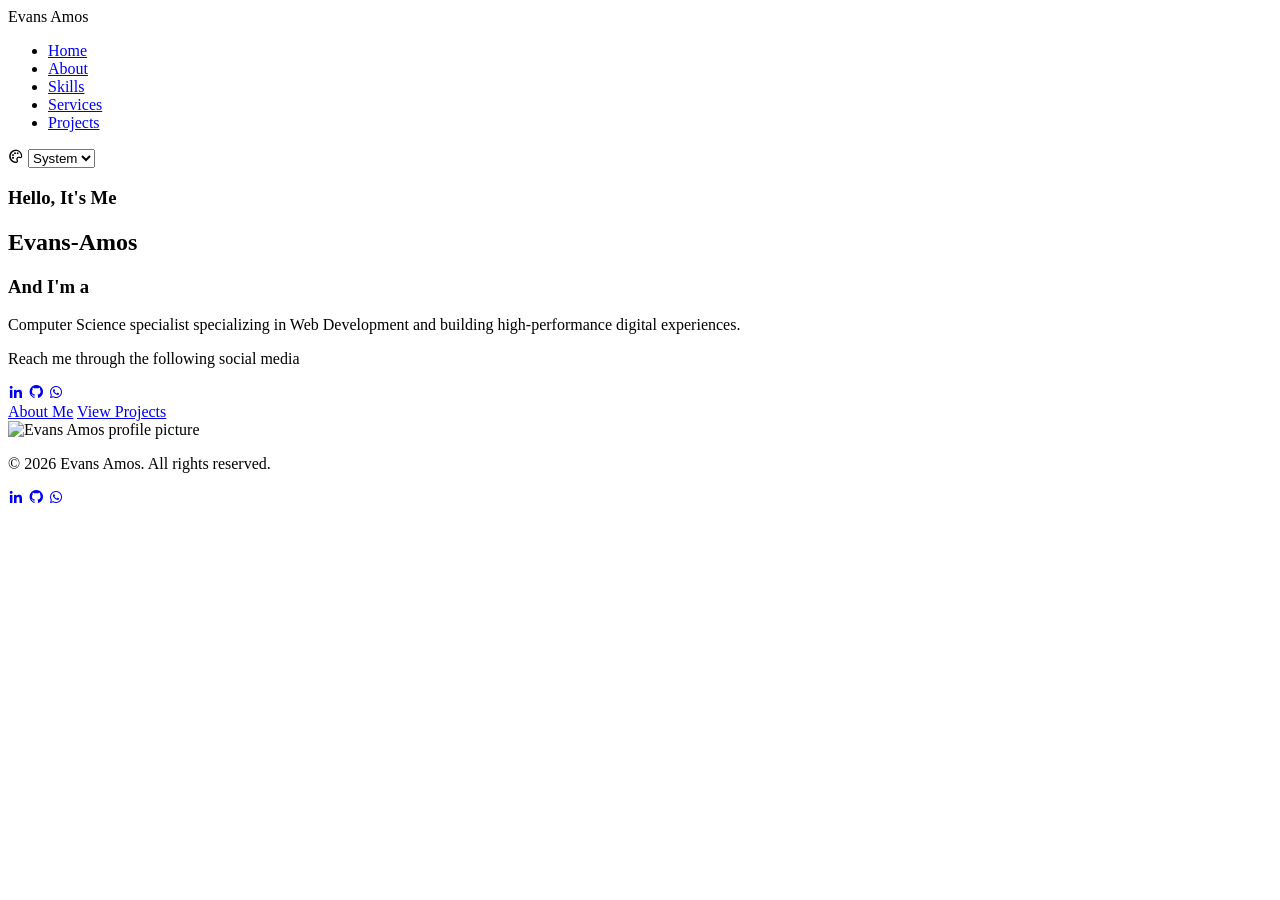
==== index.html @ 66d9907a "change h1: Evans Amos - Evans-Amos" ====
<!DOCTYPE html>
<html lang="en">
    <head>
        <meta charset="UTF-8">
        <meta name="viewport" content="width=device-width, initial-scale=1.0">
        <meta name="description" content="Evans Amos - Computer Science Specialist, Web Developer, and Cybersecurity Enthusiast">
        <meta name="keybords" content="Web Developer, Cybersecurity, Portfolio, Evans Amos">
        <meta name="author" content="Evans Amos">
        <title>Evans Amos | Home</title>
        <script>
            (() => {
                const preference = localStorage.getItem('theme-preference') || 'system';
                const prefersDark = window.matchMedia('(prefers-color-scheme: dark)').matches;
                const theme = preference === 'system' ? (prefersDark ? 'dark' : 'light') : preference;
                document.documentElement.dataset.theme = theme;
                document.documentElement.dataset.themePreference = preference;
            })();
        </script>
        <link href="https://unpkg.com/boxicons@2.1.4/css/boxicons.min.css" rel="stylesheet">
        <link rel="stylesheet" href="style.css">
    </head>
    <body>
        <header>
            <div class="logo">Evans Amos</div>
            <nav class="nav">
                <ul>
                    <li><a href="index.html" class="nav-link active">Home</a></li>
                    <li><a href="about.html" class="nav-link">About</a></li>
                    <li><a href="skills.html" class="nav-link">Skills</a></li>
                    <li><a href="services.html" class="nav-link">Services</a></li>
                    <li><a href="projects.html" class="nav-link">Projects</a></li>
                </ul>
            </nav>
            <div class="theme-switcher">
                <i class="bx bx-palette" aria-hidden="true"></i>
                <select class="theme-select" aria-label="Select color theme">
                    <option value="system">System</option>
                    <option value="dark">Dark</option>
                    <option value="light">Light</option>
                </select>
            </div>
            <div class="menu-toggle">
                <span></span>
                <span></span>
                <span></span>
            </div>
        </header>

        <section class="home reveal">
            <div class="home-content">
                <h3>Hello, It's Me</h3>
                <h1>Evans-Amos</h1>
                <h3>And I'm a<span class="typing-text"></span></h3>
                <p>Computer Science specialist specializing in Web Development and building high-performance digital experiences.</p>
                 <p>Reach me through the following social media</p>
                <div class="social-icons">
                    <a href="https://www.linkedin.com/in/evans-amos-067872370" target="_blank" rel="noopener noreferre" title="LinkedIn"><i class="bx bxl-linkedin"></i></a>
                    <a href="https://github.com/evansamos254" target="_blank" rel="noopener noreferre" title="GitHub"><i class="bx bxl-github"></i></a>
                    <a href="https://wa.me/254708471884?text=Hi%20Evans%20%I%20need%20%help." target="_blank" rel="noopener noreferre" title="whatsApp"><i class="bx bxl-whatsapp"></i></a>
                </div>
                <div class="btn-group">
                    <a href="about.html" class="btn">About Me</a>
                    <a href="projects.html" class="btn btn-outline">View Projects</a>
                </div>
            </div>

            <div class="home-img">
                <img src="Images/About Image.jpg" alt="Evans Amos profile picture" class="profile-img" loading="eager">
            </div>
        </section>

        <footer>
            <p>&copy; 2026 Evans Amos. All rights reserved.</p>
           <div class="social-icons">
               <a href="https://www.linkedin.com/in/evans-amos-067872370" target="_blank" rel="noopener noreferre" title="LinkedIn"><i class="bx bxl-linkedin"></i></a>
            <a href="https://github.com/evansamos254" target="_blank" rel="noopener noreferre" title="GitHub"><i class="bx bxl-github"></i></a>
            <a href="https://wa.me/254708471884?text=Hi%20Evans%20%I%20need%20%help." target="_blank" rel="noopener noreferre" title="whatsApp"><i class="bx bxl-whatsapp"></i></a>
        </div>
        </footer>

        <script src="https://unpkg.com/typed.js@2.1.0/dist/typed.udm.js"></script>
        <script src="js/main.js"></script>
    </body>
</html>
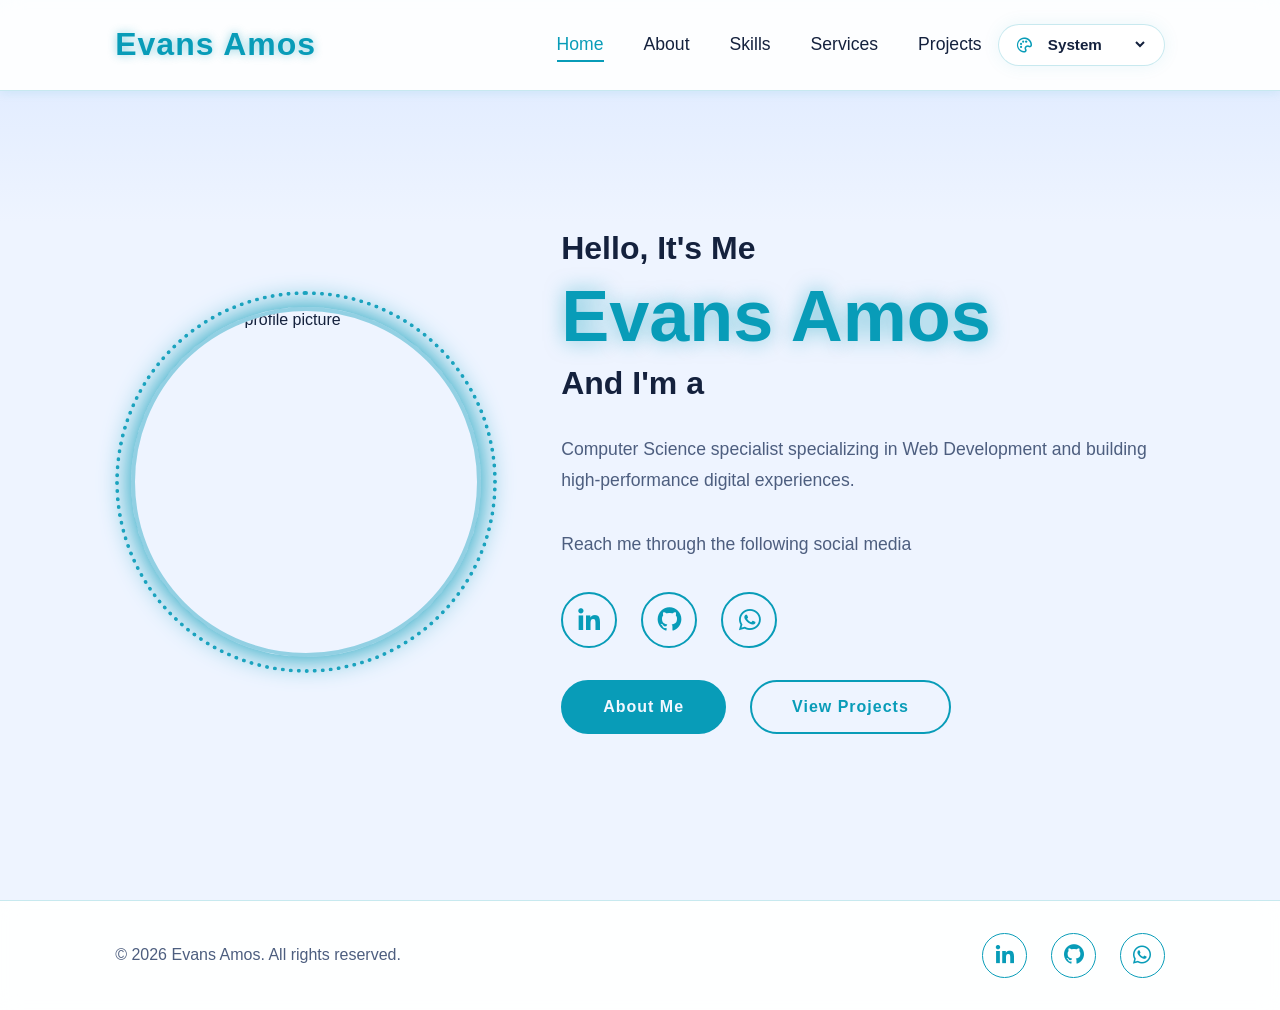
==== commit 170da75f: "Evans-Amos to Evans Amos" ====
--- a/index.html
+++ b/index.html
@@ -49,7 +49,7 @@
         <section class="home reveal">
             <div class="home-content">
                 <h3>Hello, It's Me</h3>
-                <h1>Evans-Amos</h1>
+                <h1>Evans Amos</h1>
                 <h3>And I'm a<span class="typing-text"></span></h3>
                 <p>Computer Science specialist specializing in Web Development and building high-performance digital experiences.</p>
                  <p>Reach me through the following social media</p>
--- a/style.css
+++ b/style.css
@@ -0,0 +1,1525 @@
+:root {
+    --bg-color: #0a0b10;
+    --second-bg-color: #0a1a3a;
+    --body-bg: #060935;
+    --surface-color: rgba(10, 26, 58, 0.72);
+    --surface-strong: rgba(10, 26, 58, 0.95);
+    --surface-elevated: rgba(10, 26, 58, 0.5);
+    --surface-solid: #141c33;
+    --text-color: #f8f2f2ec;
+    --muted-text: #c7d0e0;
+    --main-color: #00f2ff;
+    --main-rgb: 0, 242, 255;
+    --secondary-color: black;
+    --accent-color: #7000ff;
+    --border-color: rgba(var(--main-rgb), 0.2);
+    --border-strong: rgba(var(--main-rgb), 0.35);
+    --panel-gradient: linear-gradient(180deg, rgba(255, 255, 255, 0.03), rgba(10, 26, 58, 0.35));
+    --ring-track-color: rgba(49, 7, 57, 0.95);
+    --ring-cut-color: rgba(7, 10, 25, 0.9);
+    --font-family: 'Poppins', sans-serif;
+}
+
+html[data-theme='light'] {
+    --bg-color: #f2f7ff;
+    --second-bg-color: #dbe8ff;
+    --body-bg: #eef4ff;
+    --surface-color: rgba(255, 255, 255, 0.78);
+    --surface-strong: rgba(255, 255, 255, 0.92);
+    --surface-elevated: rgba(255, 255, 255, 0.76);
+    --surface-solid: #ffffff;
+    --text-color: #14213d;
+    --muted-text: #4d5e7f;
+    --main-color: #089cb8;
+    --main-rgb: 8, 156, 184;
+    --secondary-color: #ffffff;
+    --accent-color: #1a49c7;
+    --border-color: rgba(var(--main-rgb), 0.22);
+    --border-strong: rgba(var(--main-rgb), 0.4);
+    --panel-gradient: linear-gradient(180deg, rgba(255, 255, 255, 0.94), rgba(222, 235, 255, 0.72));
+    --ring-track-color: rgba(192, 205, 226, 0.98);
+    --ring-cut-color: rgba(238, 244, 255, 0.92);
+}
+
+html {
+    overflow-x: hidden;
+    scroll-behavior: smooth;
+    background: var(--body-bg);
+}
+
+html[data-theme='dark'] {
+    color-scheme: dark;
+}
+
+html[data-theme='light'] {
+    color-scheme: light;
+}
+
+* {
+    margin: 0;
+    padding: 0;
+    box-sizing: border-box;
+    text-decoration: none;
+    border: none;
+    outline: none;
+    font-family: var(--font-family);
+}
+
+.sr-only {
+    position: absolute;
+    width: 1px;
+    height: 1px;
+    padding: 0;
+    margin: -1px;
+    overflow: hidden;
+    clip: rect(0, 0, 0, 0);
+    white-space: nowrap;
+    border: 0;
+}
+
+body {
+    background: linear-gradient(180deg, var(--second-bg-color) 0%, var(--body-bg) 22%, var(--body-bg) 100%);
+    color: var(--text-color);
+    min-height: 100vh;
+    display: flex;
+    flex-direction: column;
+}
+
+/* Header & Navigation */
+header {
+    position: fixed;
+    top: 0;
+    left: 0;
+    width: 100%;
+    padding: 1.5rem 9%;
+    background: var(--surface-strong);
+    backdrop-filter: blur(10px);
+    display: flex;
+    align-items: center;
+    gap: 1rem;
+    z-index: 1000;
+    border-bottom: 1px solid var(--border-color);
+    box-shadow: 0 2px 10px rgba(var(--main-rgb), 0.1);
+}
+
+.logo {
+    font-size: 2rem;
+    color: var(--main-color);
+    font-weight: 700;
+    letter-spacing: 1px;
+    text-shadow: 0 0 10px rgba(var(--main-rgb), 0.45);
+}
+
+.nav {
+    display: flex;
+    align-items: center;
+    margin-left: auto;
+}
+
+.nav ul {
+    display: flex;
+    list-style: none;
+    gap: 2.5rem;
+}
+
+.nav-link {
+    color: var(--text-color);
+    font-size: 1.1rem;
+    font-weight: 500;
+    transition: all 0.3s ease;
+    position: relative;
+    padding: 0.5rem 0;
+}
+
+.nav-link:hover,
+.nav-link.active {
+    color: var(--main-color);
+}
+
+.nav-link::after {
+    content: '';
+    position: absolute;
+    bottom: 0;
+    left: 0;
+    width: 0;
+    height: 2px;
+    background: var(--main-color);
+    transition: width 0.3s ease;
+}
+
+.nav-link:hover::after,
+.nav-link.active::after {
+    width: 100%;
+}
+
+.theme-switcher {
+    display: flex;
+    align-items: center;
+    gap: 0.7rem;
+    padding: 0.65rem 1rem;
+    border-radius: 999px;
+    border: 1px solid var(--border-color);
+    background: var(--surface-color);
+    box-shadow: 0 0 18px rgba(var(--main-rgb), 0.08);
+}
+
+.theme-switcher i {
+    font-size: 1.15rem;
+    color: var(--main-color);
+}
+
+.theme-select {
+    background: transparent;
+    color: var(--text-color);
+    font-size: 0.95rem;
+    font-weight: 600;
+    cursor: pointer;
+    min-width: 6.5rem;
+}
+
+.theme-select option {
+    background: var(--surface-solid);
+    color: var(--text-color);
+}
+
+/* Hamburger Menu */
+.menu-toggle {
+    display: none;
+    flex-direction: column;
+    cursor: pointer;
+    z-index: 1001;
+    padding: 5px;
+}
+
+.menu-toggle span {
+    width: 30px;
+    height: 3px;
+    background: var(--main-color);
+    margin: 3px 0;
+    border-radius: 3px;
+    transition: all 0.3s ease;
+}
+
+.menu-toggle.active span:nth-child(1) {
+    transform: rotate(45deg) translate(6px, 6px);
+}
+
+.menu-toggle.active span:nth-child(2) {
+    opacity: 0;
+    transform: translateX(-10px);
+}
+
+.menu-toggle.active span:nth-child(3) {
+    transform: rotate(-45deg) translate(7px, -7px);
+}
+
+/* Mobile Navigation */
+@media (max-width: 1200px) {
+    .nav ul {
+        gap: 1.6rem;
+    }
+
+    .theme-switcher {
+        padding: 0.55rem 0.85rem;
+    }
+}
+
+@media (max-width: 768px) {
+    .menu-toggle {
+        display: flex;
+    }
+
+    .nav {
+        position: fixed;
+        top: 0;
+        right: -100%;
+        width: 70%;
+        max-width: 300px;
+        height: 100vh;
+        background: var(--surface-strong);
+        backdrop-filter: blur(15px);
+        flex-direction: column;
+        justify-content: center;
+        transition: right 0.4s cubic-bezier(0.4, 0, 0.2, 1);
+        box-shadow: -5px 0 30px rgba(var(--main-rgb), 0.2);
+        border-left: 1px solid var(--border-strong);
+        margin-left: 0;
+    }
+
+    .nav.active {
+        right: 0;
+    }
+
+    .nav ul {
+        flex-direction: column;
+        align-items: center;
+        gap: 2rem;
+    }
+
+    .nav-link {
+        font-size: 1.3rem;
+    }
+}
+
+/* Main Content */
+section {
+    min-height: 100vh;
+    padding: 8rem 9% 4rem;
+    flex: 1;
+}
+
+/* Home Section */
+.home {
+    display: flex;
+    flex-direction: row-reverse;
+    justify-content: center;
+    align-items: center;
+    gap: 4rem;
+}
+
+.home-content {
+    text-align: left;
+    max-width: 800px;
+}
+
+.home-img,
+.about-img {
+    position: relative;
+    display: flex;
+    justify-content: center;
+    align-items: center;
+    width: fit-content;
+    margin: 0 auto;
+    padding: 1rem;
+}
+
+.home-img::before,
+.about-img::before {
+    content: '';
+    position: absolute;
+    inset: 0;
+    border: 4px dotted var(--main-color);
+    border-radius: 50%;
+    animation: rotateBorder 12s linear infinite;
+    opacity: 0.9;
+}
+
+.home-content h3 {
+    font-size: 2rem;
+    color: var(--text-color);
+    margin-bottom: 0.5rem;
+}
+
+.home-content h1 {
+    font-size: 4.5rem;
+    color: var(--main-color);
+    margin-bottom: 0.5rem;
+    text-shadow: 0 0 20px rgba(var(--main-rgb), 0.5);
+}
+
+.home-content p {
+    font-size: 1.1rem;
+    line-height: 1.8;
+    margin: 2rem 0;
+    color: var(--muted-text);
+}
+
+.typing-text {
+    color: var(--main-color);
+    font-weight: 600;
+}
+
+/* Social Icons */
+.social-icons {
+    display: flex;
+    gap: 1.5rem;
+    margin: 2rem 0;
+}
+
+.social-icons a {
+    display: inline-flex;
+    justify-content: center;
+    align-items: center;
+    width: 3.5rem;
+    height: 3.5rem;
+    background: transparent;
+    border: 2px solid var(--main-color);
+    border-radius: 50%;
+    font-size: 1.8rem;
+    color: var(--main-color);
+    transition: all 0.3s ease;
+}
+
+.social-icons a:hover {
+    background: var(--main-color);
+    color: var(--bg-color);
+    transform: translateY(-5px);
+    box-shadow: 0 0 20px var(--main-color);
+}
+
+/* Buttons */
+.btn-group {
+    display: flex;
+    gap: 1.5rem;
+    margin-top: 2rem;
+}
+
+.btn {
+    display: inline-block;
+    padding: 1rem 2.5rem;
+    background: var(--main-color);
+    border-radius: 4rem;
+    color: var(--bg-color);
+    font-size: 1rem;
+    font-weight: 600;
+    letter-spacing: 1px;
+    transition: all 0.3s ease;
+    border: 2px solid var(--main-color);
+}
+
+.btn:hover {
+    background: transparent;
+    color: var(--main-color);
+    transform: translateY(-3px);
+    box-shadow: 0 0 30px var(--main-color);
+}
+
+.btn.btn-outline {
+    background: transparent;
+    color: var(--main-color);
+}
+
+.btn.btn-outline:hover {
+    background: var(--main-color);
+    color: var(--bg-color);
+}
+
+/* About Section */
+.about {
+    display: grid;
+    grid-template-columns: minmax(280px, 360px) minmax(0, 1fr);
+    grid-template-areas:
+        "image heading"
+        "image content";
+    justify-content: center;
+    align-items: center;
+    gap: 4rem;
+}
+
+.about-heading-group {
+    grid-area: heading;
+}
+
+.about-img {
+    grid-area: image;
+}
+
+.profile-img {
+    width: 350px;
+    height: 350px;
+    border-radius: 50%;
+    object-fit: cover;
+    display: block;
+    position: relative;
+    z-index: 1;
+    border: 4px solid var(--border-strong);
+    box-shadow: 0 0 30px var(--main-color);
+    transition: all 0.3s ease;
+}
+
+.profile-img:hover {
+    transform: scale(1.05);
+    box-shadow: 0 0 50px var(--main-color);
+}
+
+.about-heading-group .heading {
+    text-align: left;
+    font-size: 3.5rem;
+    color: var(--main-color);
+    margin-bottom: 1rem;
+}
+
+.about-heading-group h3 {
+    font-size: 2rem;
+    color: var(--text-color);
+    margin-bottom: 1.5rem;
+}
+
+.about-content {
+    grid-area: content;
+}
+
+.about-content p {
+    font-size: 1.1rem;
+    line-height: 1.8;
+    color: var(--muted-text);
+    margin-bottom: 2rem;
+}
+
+/* Skills Section */
+.skills {
+    padding: 8rem 9%;
+}
+
+.heading {
+    text-align: center;
+    font-size: 3.5rem;
+    color: var(--main-color);
+    margin-bottom: 4rem;
+}
+
+.skills-container {
+    display: grid;
+    grid-template-columns: repeat(auto-fit, minmax(300px, 1fr));
+    gap: 2.5rem;
+}
+
+.skill-card {
+    background: var(--surface-elevated);
+    padding: 2.5rem 2rem;
+    border-radius: 20px;
+    border: 1px solid var(--main-color);
+    backdrop-filter: blur(10px);
+    transition: all 0.3s ease;
+}
+
+.skill-card:hover {
+    transform: translateY(-10px);
+    box-shadow: 0 0 30px rgba(var(--main-rgb), 0.3);
+}
+
+.skill-card i {
+    font-size: 3rem;
+    color: var(--main-color);
+    margin-bottom: 1.5rem;
+}
+
+.skill-card h3 {
+    font-size: 1.8rem;
+    color: var(--main-color);
+    margin-bottom: 1.5rem;
+}
+
+.skill-card ul {
+    list-style: none;
+}
+
+.skill-card li {
+    font-size: 1.1rem;
+    color: var(--muted-text);
+    padding: 0.5rem 0;
+    border-bottom: 1px solid rgba(var(--main-rgb), 0.1);
+}
+
+.skill-card li:last-child {
+    border-bottom: none;
+}
+
+.professional-skills {
+    margin-top: 5rem;
+    padding: 3rem 2rem;
+    background: var(--panel-gradient);
+    border: 1px solid var(--border-color);
+    border-radius: 28px;
+    backdrop-filter: blur(10px);
+}
+
+.skills-subheading {
+    font-size: 2.4rem;
+    color: var(--text-color);
+    text-align: center;
+    margin-bottom: 3rem;
+}
+
+.professional-skills-grid {
+    display: grid;
+    grid-template-columns: repeat(2, minmax(220px, 1fr));
+    gap: 2.5rem 3rem;
+}
+
+.professional-skill-card {
+    text-align: center;
+}
+
+.radial-progress {
+    --progress: 0;
+    width: 170px;
+    aspect-ratio: 1;
+    margin: 0 auto 1.2rem;
+    border-radius: 50%;
+    display: grid;
+    place-items: center;
+    background:
+        radial-gradient(closest-side, var(--surface-solid) 66%, transparent 67% 100%),
+        repeating-conic-gradient(
+            from -90deg,
+            rgba(var(--main-rgb), 0) 0deg 8deg,
+            var(--ring-cut-color) 8deg 10deg
+        ),
+        conic-gradient(
+            from -90deg,
+            var(--main-color) calc(var(--progress) * 1%),
+            var(--ring-track-color) 0
+        );
+    box-shadow:
+        inset 0 0 24px rgba(var(--main-rgb), 0.16),
+        0 0 28px rgba(var(--main-rgb), 0.08);
+}
+
+.radial-progress span {
+    font-size: 2rem;
+    font-weight: 700;
+    color: var(--text-color);
+}
+
+.professional-skill-card h4 {
+    font-size: 1.35rem;
+    color: var(--text-color);
+    font-weight: 600;
+}
+
+/* Services Section */
+.services {
+    position: relative;
+    text-align: center;
+}
+
+.section-kicker {
+    display: block;
+    margin-bottom: 1rem;
+    color: var(--muted-text);
+    font-size: 0.95rem;
+    font-weight: 700;
+    letter-spacing: 0.18em;
+    text-transform: uppercase;
+}
+
+.services .heading {
+    margin-bottom: 1rem;
+}
+
+.services-intro {
+    max-width: 720px;
+    margin: 0 auto 4rem;
+    color: var(--muted-text);
+    font-size: 1.08rem;
+    line-height: 1.8;
+}
+
+.services-grid {
+    display: grid;
+    grid-template-columns: repeat(auto-fit, minmax(260px, 1fr));
+    gap: 2rem;
+}
+
+.service-card {
+    position: relative;
+    padding: 2.6rem 2rem 2.2rem;
+    background: var(--surface-elevated);
+    border: 1px solid var(--border-color);
+    border-radius: 28px;
+    backdrop-filter: blur(10px);
+    overflow: hidden;
+    transition: transform 0.3s ease, box-shadow 0.3s ease, border-color 0.3s ease;
+}
+
+.service-card::before {
+    content: '';
+    position: absolute;
+    top: 0;
+    left: 12%;
+    width: 76%;
+    height: 4px;
+    border-radius: 999px;
+    background: linear-gradient(90deg, transparent, var(--main-color), transparent);
+    opacity: 0.9;
+}
+
+.service-card:hover {
+    transform: translateY(-12px);
+    border-color: var(--main-color);
+    box-shadow: 0 20px 40px rgba(var(--main-rgb), 0.18);
+}
+
+.service-icon {
+    width: 6.8rem;
+    height: 6.8rem;
+    margin: 0 auto 1.8rem;
+    display: flex;
+    align-items: center;
+    justify-content: center;
+    border-radius: 50%;
+    border: 2px solid var(--main-color);
+    background: radial-gradient(circle at 30% 30%, rgba(var(--main-rgb), 0.2), rgba(var(--main-rgb), 0.05));
+    box-shadow:
+        0 0 0 6px rgba(var(--main-rgb), 0.08),
+        0 0 30px rgba(var(--main-rgb), 0.18);
+}
+
+.service-icon i {
+    font-size: 3rem;
+    color: var(--main-color);
+}
+
+.service-card h3 {
+    font-size: 1.7rem;
+    color: var(--text-color);
+    margin-bottom: 1rem;
+}
+
+.service-card p {
+    color: var(--muted-text);
+    font-size: 1.05rem;
+    line-height: 1.75;
+    margin-bottom: 1.8rem;
+}
+
+.service-details {
+    max-height: 0;
+    overflow: hidden;
+    opacity: 0;
+    transition: max-height 0.35s ease, opacity 0.25s ease, margin-top 0.25s ease;
+    margin-top: 0;
+}
+
+.service-details p {
+    margin-bottom: 0;
+}
+
+.service-card.expanded .service-details {
+    max-height: 220px;
+    opacity: 1;
+    margin-top: 1.4rem;
+}
+
+.service-link {
+    display: inline-flex;
+    align-items: center;
+    justify-content: center;
+    min-width: 10.5rem;
+    padding: 0.9rem 1.6rem;
+    background: var(--main-color);
+    color: var(--bg-color);
+    border: 2px solid var(--main-color);
+    border-radius: 999px;
+    font-size: 0.95rem;
+    font-weight: 700;
+    letter-spacing: 0.03em;
+    transition: all 0.3s ease;
+    cursor: pointer;
+}
+
+.service-link:hover {
+    background: transparent;
+    color: var(--main-color);
+    box-shadow: 0 0 26px rgba(var(--main-rgb), 0.2);
+}
+
+.service-card.expanded .service-link {
+    background: transparent;
+    color: var(--main-color);
+}
+
+/* Projects Section */
+.projects {
+    text-align: center;
+}
+
+.projects-container {
+    display: grid;
+    grid-template-columns: repeat(auto-fit, minmax(320px, 1fr));
+    gap: 2.5rem;
+    margin-top: 3rem;
+}
+
+.project-card {
+    background: var(--surface-elevated);
+    border-radius: 20px;
+    overflow: hidden;
+    border: 1px solid var(--main-color);
+    backdrop-filter: blur(10px);
+    transition: all 0.3s ease;
+    opacity: 0;
+    transform: translateY(30px);
+}
+
+.project-card.show {
+    opacity: 1;
+    transform: translateY(0);
+    transition: all 0.6s ease;
+}
+
+.project-card:hover {
+    transform: translateY(-10px) scale(1.02);
+    box-shadow: 0 0 40px rgba(var(--main-rgb), 0.3);
+}
+
+.project-card img {
+    width: 100%;
+    height: 220px;
+    object-fit: cover;
+    border-bottom: 2px solid var(--main-color);
+}
+
+.project-card h3 {
+    font-size: 1.5rem;
+    color: var(--main-color);
+    margin: 1.5rem 1rem 1rem;
+}
+
+.project-card p {
+    font-size: 1rem;
+    color: var(--muted-text);
+    padding: 0 1rem;
+    line-height: 1.6;
+    margin-bottom: 1.5rem;
+}
+
+.project-links {
+    display: flex;
+    justify-content: center;
+    gap: 1rem;
+    padding: 0 1rem 1.5rem;
+}
+
+.project-links a {
+    flex: 1;
+    padding: 0.8rem 1rem;
+    background: var(--main-color);
+    color: var(--bg-color);
+    border-radius: 30px;
+    font-size: 0.9rem;
+    font-weight: 600;
+    transition: all 0.3s ease;
+    border: 2px solid var(--main-color);
+}
+
+.project-links a:hover {
+    background: transparent;
+    color: var(--main-color);
+}
+
+.projects-empty {
+    grid-column: 1 / -1;
+    color: var(--muted-text);
+    font-size: 1.05rem;
+    text-align: center;
+}
+
+/* Admin Login */
+.admin-login-page {
+    min-height: 100vh;
+}
+
+.admin-login-main {
+    flex: 1;
+    display: flex;
+}
+
+.admin-login {
+    width: 100%;
+    display: flex;
+    align-items: center;
+}
+
+.admin-login-shell {
+    width: min(1080px, 100%);
+    margin: 0 auto;
+    display: grid;
+    grid-template-columns: minmax(280px, 1fr) minmax(320px, 440px);
+    gap: 2rem;
+    align-items: stretch;
+    padding: 2rem;
+    border-radius: 32px;
+    border: 1px solid var(--border-color);
+    background:
+        radial-gradient(circle at top left, rgba(var(--main-rgb), 0.18), transparent 34%),
+        linear-gradient(135deg, rgba(255, 255, 255, 0.03), rgba(10, 26, 58, 0.4));
+    backdrop-filter: blur(14px);
+    box-shadow: 0 24px 60px rgba(0, 0, 0, 0.24);
+}
+
+.admin-login-intro {
+    display: flex;
+    flex-direction: column;
+    justify-content: center;
+    gap: 1.2rem;
+    padding: 1rem;
+}
+
+.admin-login-intro h1 {
+    font-size: clamp(2.8rem, 5vw, 4.6rem);
+    color: var(--main-color);
+    line-height: 1;
+    text-shadow: 0 0 24px rgba(var(--main-rgb), 0.32);
+}
+
+.admin-login-intro p {
+    max-width: 34rem;
+    color: var(--muted-text);
+    line-height: 1.8;
+    font-size: 1.05rem;
+}
+
+.admin-login-note {
+    display: inline-flex;
+    align-items: center;
+    gap: 0.8rem;
+    width: fit-content;
+    padding: 1rem 1.2rem;
+    border-radius: 18px;
+    border: 1px solid rgba(var(--main-rgb), 0.18);
+    background: rgba(var(--main-rgb), 0.08);
+    color: var(--text-color);
+}
+
+.admin-login-note i {
+    font-size: 1.3rem;
+    color: var(--main-color);
+}
+
+.admin-login-form {
+    display: flex;
+    flex-direction: column;
+    justify-content: center;
+    gap: 1rem;
+    padding: 2rem;
+    border-radius: 28px;
+    background: var(--surface-strong);
+    border: 1px solid var(--border-strong);
+}
+
+.admin-field {
+    display: flex;
+    flex-direction: column;
+    gap: 0.65rem;
+}
+
+.admin-field span {
+    font-size: 0.95rem;
+    font-weight: 600;
+    color: var(--text-color);
+}
+
+.admin-field input {
+    width: 100%;
+    padding: 1rem 1.1rem;
+    border-radius: 16px;
+    border: 1px solid var(--border-color);
+    background: rgba(255, 255, 255, 0.04);
+    color: var(--text-color);
+    font-size: 1rem;
+    transition: border-color 0.3s ease, box-shadow 0.3s ease, transform 0.3s ease;
+}
+
+.admin-field input::placeholder {
+    color: var(--muted-text);
+}
+
+.admin-field input:focus {
+    border-color: var(--main-color);
+    box-shadow: 0 0 0 4px rgba(var(--main-rgb), 0.14);
+    transform: translateY(-1px);
+}
+
+.admin-submit {
+    width: 100%;
+    margin-top: 0.4rem;
+    cursor: pointer;
+}
+
+
+.admin-login-status {
+    min-height: 1.5rem;
+    font-size: 0.95rem;
+    font-weight: 600;
+}
+
+.admin-login-status.success {
+    color: #47f0b1;
+}
+
+.admin-login-status.error {
+    color: #ff8d8d;
+}
+
+.admin-dashboard-page {
+    min-height: 100vh;
+}
+
+.admin-nav {
+    margin-left: auto;
+}
+
+.admin-logout-link {
+    background: transparent;
+    cursor: pointer;
+}
+
+.admin-dashboard-main {
+    flex: 1;
+    display: flex;
+}
+
+.admin-dashboard {
+    width: 100%;
+    display: flex;
+    align-items: center;
+}
+
+.admin-dashboard-shell {
+    width: min(1120px, 100%);
+    margin: 0 auto;
+    padding: 2rem;
+    border-radius: 32px;
+    border: 1px solid var(--border-color);
+    background:
+        radial-gradient(circle at top right, rgba(var(--main-rgb), 0.16), transparent 28%),
+        linear-gradient(180deg, rgba(255, 255, 255, 0.03), rgba(10, 26, 58, 0.4));
+    backdrop-filter: blur(12px);
+    box-shadow: 0 24px 60px rgba(0, 0, 0, 0.22);
+}
+
+.admin-dashboard-hero {
+    max-width: 720px;
+    margin-bottom: 2.5rem;
+}
+
+.admin-dashboard-hero h1 {
+    font-size: clamp(2.8rem, 5vw, 4.8rem);
+    color: var(--main-color);
+    margin-bottom: 1rem;
+    text-shadow: 0 0 24px rgba(var(--main-rgb), 0.32);
+}
+
+.admin-dashboard-hero p {
+    color: var(--muted-text);
+    font-size: 1.08rem;
+    line-height: 1.85;
+}
+
+.admin-dashboard-grid {
+    display: grid;
+    grid-template-columns: repeat(auto-fit, minmax(240px, 1fr));
+    gap: 1.5rem;
+}
+
+.admin-dashboard-card {
+    padding: 2rem 1.7rem;
+    border-radius: 24px;
+    border: 1px solid var(--border-color);
+    background: var(--surface-elevated);
+    backdrop-filter: blur(10px);
+    transition: transform 0.3s ease, box-shadow 0.3s ease, border-color 0.3s ease;
+}
+
+.admin-dashboard-card:hover {
+    transform: translateY(-8px);
+    border-color: var(--main-color);
+    box-shadow: 0 18px 40px rgba(var(--main-rgb), 0.16);
+}
+
+.admin-dashboard-card i {
+    font-size: 2.4rem;
+    color: var(--main-color);
+    margin-bottom: 1rem;
+}
+
+.admin-dashboard-card h2 {
+    font-size: 1.45rem;
+    color: var(--text-color);
+    margin-bottom: 0.9rem;
+}
+
+.admin-dashboard-card p {
+    color: var(--muted-text);
+    line-height: 1.75;
+}
+
+.admin-panel {
+    margin-top: 3rem;
+    padding: 2rem;
+    border-radius: 24px;
+    border: 1px solid var(--border-color);
+    background: var(--panel-gradient);
+    backdrop-filter: blur(10px);
+}
+
+.admin-panel h2 {
+    font-size: 2rem;
+    color: var(--main-color);
+    margin-bottom: 0.8rem;
+}
+
+.admin-panel p {
+    color: var(--muted-text);
+    margin-bottom: 1.5rem;
+    line-height: 1.7;
+}
+
+.admin-form {
+    display: flex;
+    flex-direction: column;
+    gap: 1.2rem;
+}
+
+.admin-form label {
+    display: flex;
+    flex-direction: column;
+    gap: 0.6rem;
+    color: var(--text-color);
+    font-weight: 600;
+}
+
+.admin-form input,
+.admin-form textarea {
+    padding: 0.95rem 1.05rem;
+    border-radius: 16px;
+    border: 1px solid var(--border-color);
+    background: rgba(255, 255, 255, 0.04);
+    color: var(--text-color);
+    font-size: 1rem;
+}
+
+.admin-form input[type="file"] {
+    padding: 0.6rem 0.9rem;
+    background: transparent;
+}
+
+.admin-help {
+    font-size: 0.85rem;
+    color: var(--muted-text);
+}
+
+.admin-form textarea {
+    resize: vertical;
+    min-height: 120px;
+}
+
+.admin-form-grid {
+    display: grid;
+    grid-template-columns: repeat(auto-fit, minmax(220px, 1fr));
+    gap: 1rem 1.2rem;
+}
+
+.admin-form-actions {
+    display: flex;
+    flex-wrap: wrap;
+    gap: 0.8rem;
+}
+
+.admin-list {
+    margin-top: 2rem;
+    display: grid;
+    gap: 1rem;
+}
+
+.admin-item {
+    display: flex;
+    flex-wrap: wrap;
+    justify-content: space-between;
+    gap: 1rem;
+    padding: 1.2rem 1.4rem;
+    border-radius: 18px;
+    border: 1px solid var(--border-color);
+    background: var(--surface-elevated);
+}
+
+.admin-item h4 {
+    font-size: 1.2rem;
+    margin-bottom: 0.4rem;
+    color: var(--text-color);
+}
+
+.admin-item p {
+    margin: 0;
+    color: var(--muted-text);
+    line-height: 1.6;
+}
+
+.admin-item-meta {
+    font-size: 0.85rem;
+    color: var(--muted-text);
+    opacity: 0.8;
+    margin-top: 0.6rem;
+}
+
+.admin-empty {
+    color: var(--muted-text);
+    font-size: 1rem;
+}
+
+.admin-item-actions {
+    display: flex;
+    gap: 0.6rem;
+    align-items: center;
+}
+
+.articles {
+    text-align: center;
+}
+
+.articles-intro {
+    max-width: 720px;
+    margin: 0 auto 3rem;
+    color: var(--muted-text);
+    font-size: 1.05rem;
+    line-height: 1.8;
+}
+
+.articles-grid {
+    display: grid;
+    grid-template-columns: repeat(auto-fit, minmax(260px, 1fr));
+    gap: 2rem;
+}
+
+.article-card {
+    padding: 2rem;
+    border-radius: 24px;
+    border: 1px solid var(--border-color);
+    background: var(--surface-elevated);
+    text-align: left;
+    transition: transform 0.3s ease, box-shadow 0.3s ease, border-color 0.3s ease;
+}
+
+.article-card:hover {
+    transform: translateY(-8px);
+    border-color: var(--main-color);
+    box-shadow: 0 18px 40px rgba(var(--main-rgb), 0.16);
+}
+
+.article-meta {
+    display: flex;
+    align-items: center;
+    gap: 0.6rem;
+    color: var(--muted-text);
+    font-size: 0.9rem;
+    margin-bottom: 1rem;
+}
+
+.article-meta i {
+    color: var(--main-color);
+    font-size: 1.1rem;
+}
+
+.article-card h3 {
+    font-size: 1.4rem;
+    color: var(--text-color);
+    margin-bottom: 0.8rem;
+}
+
+.article-card p {
+    color: var(--muted-text);
+    line-height: 1.7;
+    margin-bottom: 1.2rem;
+}
+
+.article-link {
+    display: inline-flex;
+    align-items: center;
+    gap: 0.4rem;
+    color: var(--main-color);
+    font-weight: 600;
+}
+
+.articles-empty {
+    color: var(--muted-text);
+    font-size: 1.05rem;
+}
+
+.enquiry {
+    text-align: center;
+}
+
+.enquiry-intro {
+    max-width: 680px;
+    margin: 0 auto 3rem;
+    color: var(--muted-text);
+    font-size: 1.05rem;
+    line-height: 1.8;
+}
+
+.enquiry-form {
+    max-width: 780px;
+    margin: 0 auto;
+    display: flex;
+    flex-direction: column;
+    gap: 1.2rem;
+    padding: 2.2rem;
+    border-radius: 26px;
+    border: 1px solid var(--border-color);
+    background: var(--panel-gradient);
+    backdrop-filter: blur(10px);
+}
+
+.enquiry-form label {
+    display: flex;
+    flex-direction: column;
+    gap: 0.6rem;
+    text-align: left;
+    font-weight: 600;
+    color: var(--text-color);
+}
+
+.enquiry-form input,
+.enquiry-form textarea {
+    padding: 0.95rem 1.05rem;
+    border-radius: 16px;
+    border: 1px solid var(--border-color);
+    background: rgba(255, 255, 255, 0.04);
+    color: var(--text-color);
+    font-size: 1rem;
+}
+
+.enquiry-form textarea {
+    resize: vertical;
+    min-height: 140px;
+}
+
+.enquiry-grid {
+    display: grid;
+    grid-template-columns: repeat(auto-fit, minmax(240px, 1fr));
+    gap: 1rem 1.2rem;
+}
+
+/* Footer */
+footer {
+    padding: 2rem 9%;
+    background: var(--surface-strong);
+    backdrop-filter: blur(10px);
+    display: flex;
+    justify-content: space-between;
+    align-items: center;
+    flex-wrap: wrap;
+    gap: 1.5rem;
+    border-top: 1px solid var(--border-color);
+}
+
+footer p {
+    color: var(--muted-text);
+    font-size: 1rem;
+}
+
+footer .social-icons {
+    margin: 0;
+}
+
+footer .social-icons a {
+    width: 2.8rem;
+    height: 2.8rem;
+    font-size: 1.5rem;
+    border-width: 1px;
+}
+
+/* Animations */
+@keyframes fadeInUp {
+    from {
+        opacity: 0;
+        transform: translateY(30px);
+    }
+    to {
+        opacity: 1;
+        transform: translateY(0);
+    }
+}
+
+@keyframes rotateBorder {
+    from {
+        transform: rotate(0deg);
+    }
+    to {
+        transform: rotate(360deg);
+    }
+}
+
+.reveal {
+    animation: fadeInUp 0.8s ease forwards;
+}
+
+/* Responsive Design */
+@media (max-width: 991px) {
+    header {
+        padding: 1rem 5%;
+    }
+
+    .theme-switcher {
+        padding: 0.55rem 0.8rem;
+    }
+
+    section {
+        padding: 6rem 5% 2rem;
+    }
+
+    .home {
+        flex-direction: column-reverse;
+        text-align: center;
+        gap: 2rem;
+    }
+
+    .home-content {
+        text-align: center;
+    }
+
+    .home-content h1 {
+        font-size: 3.5rem;
+    }
+
+    .about {
+        grid-template-columns: 1fr;
+        grid-template-areas:
+            "heading"
+            "image"
+            "content";
+        text-align: center;
+        gap: 2.5rem;
+    }
+
+    .about-heading-group,
+    .about-content,
+    .about-img {
+        text-align: center;
+    }
+
+    .about-heading-group .heading {
+        text-align: center;
+    }
+
+    .btn-group {
+        justify-content: center;
+    }
+
+    .social-icons {
+        justify-content: center;
+    }
+}
+
+@media (max-width: 768px) {
+    .home-content h1 {
+        font-size: 3rem;
+    }
+
+    .home-content h3 {
+        font-size: 1.5rem;
+    }
+
+    .theme-switcher {
+        gap: 0.5rem;
+    }
+
+    .theme-select {
+        min-width: 5.5rem;
+        font-size: 0.88rem;
+    }
+
+    .services-intro {
+        margin-bottom: 3rem;
+    }
+
+    .heading {
+        font-size: 2.5rem;
+    }
+
+    .profile-img {
+        width: 280px;
+        height: 280px;
+    }
+
+    .about-img {
+        padding: 0.85rem;
+    }
+
+    .home-img {
+        padding: 0.85rem;
+    }
+
+    .service-card {
+        padding: 2.3rem 1.6rem 2rem;
+    }
+
+    .service-icon {
+        width: 6rem;
+        height: 6rem;
+    }
+
+    .professional-skills {
+        padding: 2.5rem 1.5rem;
+    }
+
+    .skills-subheading {
+        font-size: 2rem;
+    }
+
+    .professional-skills-grid {
+        grid-template-columns: 1fr 1fr;
+        gap: 2rem 1.5rem;
+    }
+
+    .radial-progress {
+        width: 150px;
+    }
+
+    .admin-login-shell {
+        grid-template-columns: 1fr;
+        padding: 1.5rem;
+    }
+
+    .admin-login-intro,
+    .admin-login-form {
+        padding: 1.5rem;
+    }
+
+    .admin-dashboard-shell {
+        padding: 1.5rem;
+    }
+
+    .admin-panel {
+        padding: 1.5rem;
+    }
+}
+
+@media (max-width: 480px) {
+    .home-content h1 {
+        font-size: 2.5rem;
+    }
+
+    .btn-group {
+        flex-direction: column;
+        gap: 1rem;
+    }
+
+    .btn {
+        width: 100%;
+        text-align: center;
+    }
+
+    .skills-container {
+        grid-template-columns: 1fr;
+    }
+
+    .professional-skills-grid {
+        grid-template-columns: 1fr;
+    }
+
+    .projects-container {
+        grid-template-columns: 1fr;
+    }
+
+    footer {
+        flex-direction: column;
+        text-align: center;
+    }
+
+    .admin-login-shell,
+    .admin-login-intro,
+    .admin-login-form {
+        padding: 1.2rem;
+    }
+
+    .admin-dashboard-shell {
+        padding: 1.2rem;
+    }
+
+    .admin-panel {
+        padding: 1.2rem;
+    }
+}
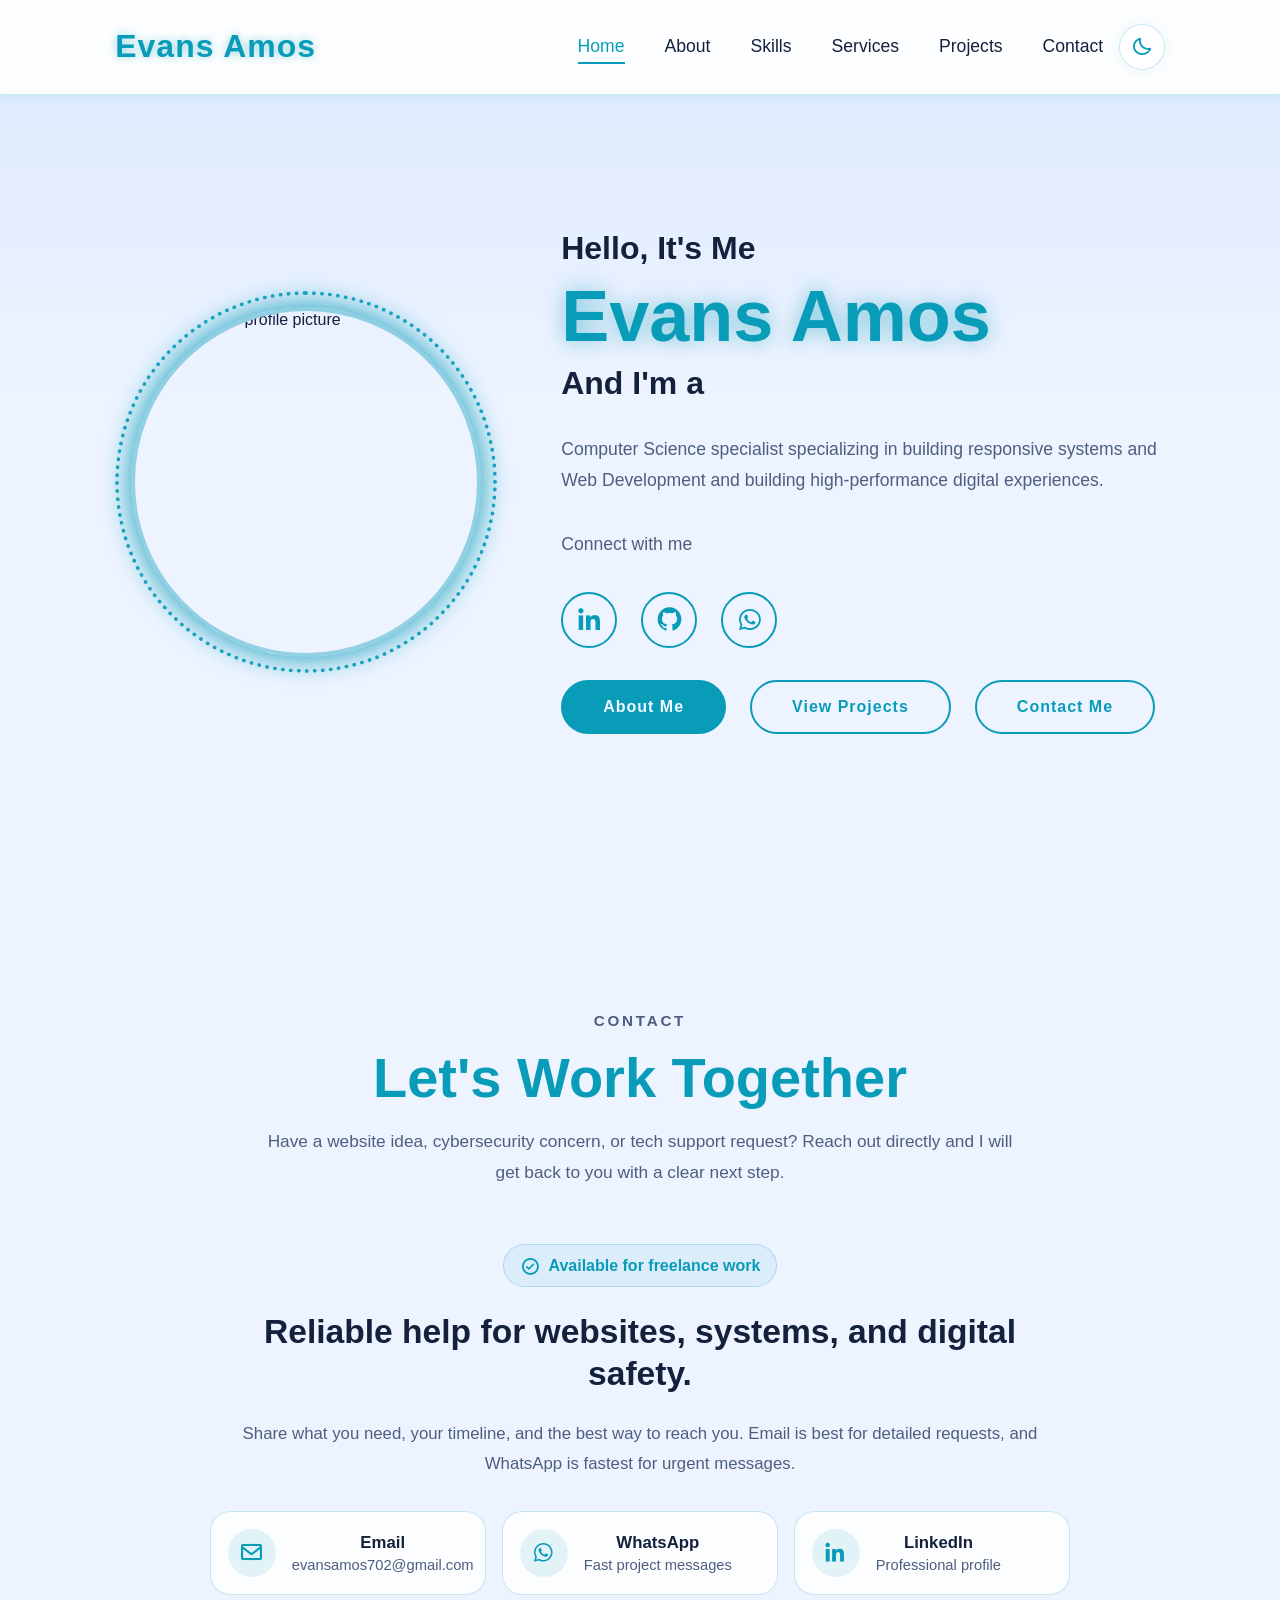
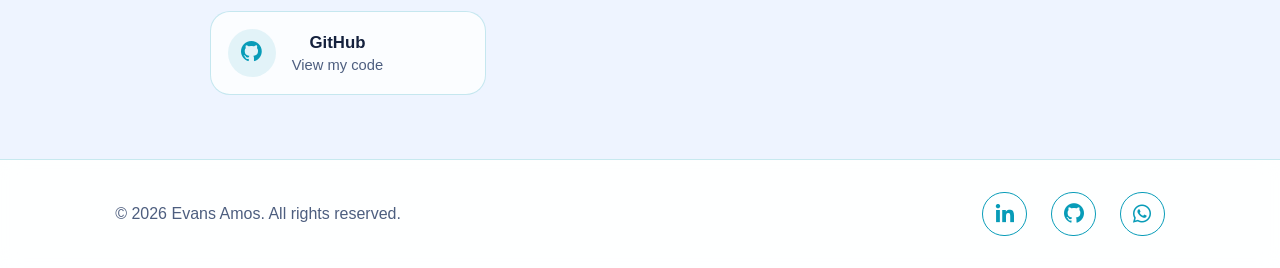
==== commit 5df1b5e5: "add contact information" ====
--- a/index.html
+++ b/index.html
@@ -29,16 +29,12 @@
                     <li><a href="skills.html" class="nav-link">Skills</a></li>
                     <li><a href="services.html" class="nav-link">Services</a></li>
                     <li><a href="projects.html" class="nav-link">Projects</a></li>
+                    <li><a href="#contact" class="nav-link">Contact</a></li>
                 </ul>
             </nav>
-            <div class="theme-switcher">
-                <i class="bx bx-palette" aria-hidden="true"></i>
-                <select class="theme-select" aria-label="Select color theme">
-                    <option value="system">System</option>
-                    <option value="dark">Dark</option>
-                    <option value="light">Light</option>
-                </select>
-            </div>
+            <button type="button" class="theme-switcher theme-toggle" aria-label="Toggle color theme" title="Toggle color theme">
+                <i class="bx bx-moon" aria-hidden="true"></i>
+            </button>
             <div class="menu-toggle">
                 <span></span>
                 <span></span>
@@ -51,16 +47,17 @@
                 <h3>Hello, It's Me</h3>
                 <h1>Evans Amos</h1>
                 <h3>And I'm a<span class="typing-text"></span></h3>
-                <p>Computer Science specialist specializing in Web Development and building high-performance digital experiences.</p>
-                 <p>Reach me through the following social media</p>
+                <p>Computer Science specialist specializing in building responsive systems and Web Development and building high-performance digital experiences.</p>
+                 <p>Connect with me</p>
                 <div class="social-icons">
-                    <a href="https://www.linkedin.com/in/evans-amos-067872370" target="_blank" rel="noopener noreferre" title="LinkedIn"><i class="bx bxl-linkedin"></i></a>
-                    <a href="https://github.com/evansamos254" target="_blank" rel="noopener noreferre" title="GitHub"><i class="bx bxl-github"></i></a>
-                    <a href="https://wa.me/254708471884?text=Hi%20Evans%20%I%20need%20%help." target="_blank" rel="noopener noreferre" title="whatsApp"><i class="bx bxl-whatsapp"></i></a>
+                    <a href="https://www.linkedin.com/in/evans-amos-067872370" target="_blank" rel="noopener noreferrer" title="LinkedIn"><i class="bx bxl-linkedin"></i></a>
+                    <a href="https://github.com/evansamos254" target="_blank" rel="noopener noreferrer" title="GitHub"><i class="bx bxl-github"></i></a>
+                    <a href="https://wa.me/254708471884?text=Hi%20Evans%2C%20I%20would%20like%20to%20discuss%20a%20project." target="_blank" rel="noopener noreferrer" title="WhatsApp"><i class="bx bxl-whatsapp"></i></a>
                 </div>
                 <div class="btn-group">
                     <a href="about.html" class="btn">About Me</a>
                     <a href="projects.html" class="btn btn-outline">View Projects</a>
+                    <a href="#contact" class="btn btn-outline">Contact Me</a>
                 </div>
             </div>
 
@@ -69,13 +66,69 @@
             </div>
         </section>
 
+        <section class="contact-section reveal" id="contact" aria-labelledby="contact-heading">
+            <div class="contact-header">
+                <span class="section-kicker">Contact</span>
+                <h2 class="heading" id="contact-heading">Let's Work Together</h2>
+                <p>
+                    Have a website idea, cybersecurity concern, or tech support request? Reach out directly and I will
+                    get back to you with a clear next step.
+                </p>
+            </div>
+
+            <div class="contact-grid">
+                <div class="contact-info">
+                    <span class="availability-badge">
+                        <i class="bx bx-check-circle" aria-hidden="true"></i>
+                        Available for freelance work
+                    </span>
+                    <h3>Reliable help for websites, systems, and digital safety.</h3>
+                    <p>
+                        Share what you need, your timeline, and the best way to reach you. Email is best for detailed
+                        requests, and WhatsApp is fastest for urgent messages.
+                    </p>
+
+                    <div class="contact-methods" aria-label="Contact methods">
+                        <a class="contact-card" href="mailto:evansamos702@gmail.com">
+                            <i class="bx bx-envelope" aria-hidden="true"></i>
+                            <span>
+                                <strong>Email</strong>
+                                <small>evansamos702@gmail.com</small>
+                            </span>
+                        </a>
+                        <a class="contact-card" href="https://wa.me/254708471884?text=Hi%20Evans%2C%20I%20would%20like%20to%20discuss%20a%20project." target="_blank" rel="noopener noreferrer">
+                            <i class="bx bxl-whatsapp" aria-hidden="true"></i>
+                            <span>
+                                <strong>WhatsApp</strong>
+                                <small>Fast project messages</small>
+                            </span>
+                        </a>
+                        <a class="contact-card" href="https://www.linkedin.com/in/evans-amos-067872370" target="_blank" rel="noopener noreferrer">
+                            <i class="bx bxl-linkedin" aria-hidden="true"></i>
+                            <span>
+                                <strong>LinkedIn</strong>
+                                <small>Professional profile</small>
+                            </span>
+                        </a>
+                        <a class="contact-card" href="https://github.com/evansamos254" target="_blank" rel="noopener noreferrer">
+                            <i class="bx bxl-github" aria-hidden="true"></i>
+                            <span>
+                                <strong>GitHub</strong>
+                                <small>View my code</small>
+                            </span>
+                        </a>
+                    </div>
+                </div>
+            </div>
+        </section>
+
         <footer>
             <p>&copy; 2026 Evans Amos. All rights reserved.</p>
-           <div class="social-icons">
-               <a href="https://www.linkedin.com/in/evans-amos-067872370" target="_blank" rel="noopener noreferre" title="LinkedIn"><i class="bx bxl-linkedin"></i></a>
-            <a href="https://github.com/evansamos254" target="_blank" rel="noopener noreferre" title="GitHub"><i class="bx bxl-github"></i></a>
-            <a href="https://wa.me/254708471884?text=Hi%20Evans%20%I%20need%20%help." target="_blank" rel="noopener noreferre" title="whatsApp"><i class="bx bxl-whatsapp"></i></a>
-        </div>
+            <div class="social-icons">
+                <a href="https://www.linkedin.com/in/evans-amos-067872370" target="_blank" rel="noopener noreferrer" title="LinkedIn"><i class="bx bxl-linkedin"></i></a>
+                <a href="https://github.com/evansamos254" target="_blank" rel="noopener noreferrer" title="GitHub"><i class="bx bxl-github"></i></a>
+                <a href="https://wa.me/254708471884?text=Hi%20Evans%2C%20I%20would%20like%20to%20discuss%20a%20project." target="_blank" rel="noopener noreferrer" title="WhatsApp"><i class="bx bxl-whatsapp"></i></a>
+            </div>
         </footer>
 
         <script src="https://unpkg.com/typed.js@2.1.0/dist/typed.udm.js"></script>
--- a/style.css
+++ b/style.css
@@ -153,33 +153,36 @@
 }
 
 .theme-switcher {
-    display: flex;
-    align-items: center;
-    gap: 0.7rem;
-    padding: 0.65rem 1rem;
-    border-radius: 999px;
+    display: inline-flex;
+    align-items: center;
+    justify-content: center;
+    width: 2.85rem;
+    height: 2.85rem;
+    padding: 0;
+    border-radius: 50%;
     border: 1px solid var(--border-color);
     background: var(--surface-color);
     box-shadow: 0 0 18px rgba(var(--main-rgb), 0.08);
+    color: var(--main-color);
+    cursor: pointer;
+    transition: all 0.3s ease;
+}
+
+.theme-switcher:hover,
+.theme-switcher:focus-visible {
+    border-color: var(--border-strong);
+    box-shadow: 0 0 24px rgba(var(--main-rgb), 0.18);
+    transform: translateY(-1px);
+}
+
+.theme-switcher:focus-visible {
+    outline: 2px solid var(--main-color);
+    outline-offset: 3px;
 }
 
 .theme-switcher i {
-    font-size: 1.15rem;
-    color: var(--main-color);
-}
-
-.theme-select {
-    background: transparent;
-    color: var(--text-color);
-    font-size: 0.95rem;
-    font-weight: 600;
-    cursor: pointer;
-    min-width: 6.5rem;
-}
-
-.theme-select option {
-    background: var(--surface-solid);
-    color: var(--text-color);
+    font-size: 1.35rem;
+    pointer-events: none;
 }
 
 /* Hamburger Menu */
@@ -216,11 +219,12 @@
 /* Mobile Navigation */
 @media (max-width: 1200px) {
     .nav ul {
-        gap: 1.6rem;
+        gap: 1.2rem;
     }
 
     .theme-switcher {
-        padding: 0.55rem 0.85rem;
+        width: 2.65rem;
+        height: 2.65rem;
     }
 }
 
@@ -806,355 +810,6 @@
     text-align: center;
 }
 
-/* Admin Login */
-.admin-login-page {
-    min-height: 100vh;
-}
-
-.admin-login-main {
-    flex: 1;
-    display: flex;
-}
-
-.admin-login {
-    width: 100%;
-    display: flex;
-    align-items: center;
-}
-
-.admin-login-shell {
-    width: min(1080px, 100%);
-    margin: 0 auto;
-    display: grid;
-    grid-template-columns: minmax(280px, 1fr) minmax(320px, 440px);
-    gap: 2rem;
-    align-items: stretch;
-    padding: 2rem;
-    border-radius: 32px;
-    border: 1px solid var(--border-color);
-    background:
-        radial-gradient(circle at top left, rgba(var(--main-rgb), 0.18), transparent 34%),
-        linear-gradient(135deg, rgba(255, 255, 255, 0.03), rgba(10, 26, 58, 0.4));
-    backdrop-filter: blur(14px);
-    box-shadow: 0 24px 60px rgba(0, 0, 0, 0.24);
-}
-
-.admin-login-intro {
-    display: flex;
-    flex-direction: column;
-    justify-content: center;
-    gap: 1.2rem;
-    padding: 1rem;
-}
-
-.admin-login-intro h1 {
-    font-size: clamp(2.8rem, 5vw, 4.6rem);
-    color: var(--main-color);
-    line-height: 1;
-    text-shadow: 0 0 24px rgba(var(--main-rgb), 0.32);
-}
-
-.admin-login-intro p {
-    max-width: 34rem;
-    color: var(--muted-text);
-    line-height: 1.8;
-    font-size: 1.05rem;
-}
-
-.admin-login-note {
-    display: inline-flex;
-    align-items: center;
-    gap: 0.8rem;
-    width: fit-content;
-    padding: 1rem 1.2rem;
-    border-radius: 18px;
-    border: 1px solid rgba(var(--main-rgb), 0.18);
-    background: rgba(var(--main-rgb), 0.08);
-    color: var(--text-color);
-}
-
-.admin-login-note i {
-    font-size: 1.3rem;
-    color: var(--main-color);
-}
-
-.admin-login-form {
-    display: flex;
-    flex-direction: column;
-    justify-content: center;
-    gap: 1rem;
-    padding: 2rem;
-    border-radius: 28px;
-    background: var(--surface-strong);
-    border: 1px solid var(--border-strong);
-}
-
-.admin-field {
-    display: flex;
-    flex-direction: column;
-    gap: 0.65rem;
-}
-
-.admin-field span {
-    font-size: 0.95rem;
-    font-weight: 600;
-    color: var(--text-color);
-}
-
-.admin-field input {
-    width: 100%;
-    padding: 1rem 1.1rem;
-    border-radius: 16px;
-    border: 1px solid var(--border-color);
-    background: rgba(255, 255, 255, 0.04);
-    color: var(--text-color);
-    font-size: 1rem;
-    transition: border-color 0.3s ease, box-shadow 0.3s ease, transform 0.3s ease;
-}
-
-.admin-field input::placeholder {
-    color: var(--muted-text);
-}
-
-.admin-field input:focus {
-    border-color: var(--main-color);
-    box-shadow: 0 0 0 4px rgba(var(--main-rgb), 0.14);
-    transform: translateY(-1px);
-}
-
-.admin-submit {
-    width: 100%;
-    margin-top: 0.4rem;
-    cursor: pointer;
-}
-
-
-.admin-login-status {
-    min-height: 1.5rem;
-    font-size: 0.95rem;
-    font-weight: 600;
-}
-
-.admin-login-status.success {
-    color: #47f0b1;
-}
-
-.admin-login-status.error {
-    color: #ff8d8d;
-}
-
-.admin-dashboard-page {
-    min-height: 100vh;
-}
-
-.admin-nav {
-    margin-left: auto;
-}
-
-.admin-logout-link {
-    background: transparent;
-    cursor: pointer;
-}
-
-.admin-dashboard-main {
-    flex: 1;
-    display: flex;
-}
-
-.admin-dashboard {
-    width: 100%;
-    display: flex;
-    align-items: center;
-}
-
-.admin-dashboard-shell {
-    width: min(1120px, 100%);
-    margin: 0 auto;
-    padding: 2rem;
-    border-radius: 32px;
-    border: 1px solid var(--border-color);
-    background:
-        radial-gradient(circle at top right, rgba(var(--main-rgb), 0.16), transparent 28%),
-        linear-gradient(180deg, rgba(255, 255, 255, 0.03), rgba(10, 26, 58, 0.4));
-    backdrop-filter: blur(12px);
-    box-shadow: 0 24px 60px rgba(0, 0, 0, 0.22);
-}
-
-.admin-dashboard-hero {
-    max-width: 720px;
-    margin-bottom: 2.5rem;
-}
-
-.admin-dashboard-hero h1 {
-    font-size: clamp(2.8rem, 5vw, 4.8rem);
-    color: var(--main-color);
-    margin-bottom: 1rem;
-    text-shadow: 0 0 24px rgba(var(--main-rgb), 0.32);
-}
-
-.admin-dashboard-hero p {
-    color: var(--muted-text);
-    font-size: 1.08rem;
-    line-height: 1.85;
-}
-
-.admin-dashboard-grid {
-    display: grid;
-    grid-template-columns: repeat(auto-fit, minmax(240px, 1fr));
-    gap: 1.5rem;
-}
-
-.admin-dashboard-card {
-    padding: 2rem 1.7rem;
-    border-radius: 24px;
-    border: 1px solid var(--border-color);
-    background: var(--surface-elevated);
-    backdrop-filter: blur(10px);
-    transition: transform 0.3s ease, box-shadow 0.3s ease, border-color 0.3s ease;
-}
-
-.admin-dashboard-card:hover {
-    transform: translateY(-8px);
-    border-color: var(--main-color);
-    box-shadow: 0 18px 40px rgba(var(--main-rgb), 0.16);
-}
-
-.admin-dashboard-card i {
-    font-size: 2.4rem;
-    color: var(--main-color);
-    margin-bottom: 1rem;
-}
-
-.admin-dashboard-card h2 {
-    font-size: 1.45rem;
-    color: var(--text-color);
-    margin-bottom: 0.9rem;
-}
-
-.admin-dashboard-card p {
-    color: var(--muted-text);
-    line-height: 1.75;
-}
-
-.admin-panel {
-    margin-top: 3rem;
-    padding: 2rem;
-    border-radius: 24px;
-    border: 1px solid var(--border-color);
-    background: var(--panel-gradient);
-    backdrop-filter: blur(10px);
-}
-
-.admin-panel h2 {
-    font-size: 2rem;
-    color: var(--main-color);
-    margin-bottom: 0.8rem;
-}
-
-.admin-panel p {
-    color: var(--muted-text);
-    margin-bottom: 1.5rem;
-    line-height: 1.7;
-}
-
-.admin-form {
-    display: flex;
-    flex-direction: column;
-    gap: 1.2rem;
-}
-
-.admin-form label {
-    display: flex;
-    flex-direction: column;
-    gap: 0.6rem;
-    color: var(--text-color);
-    font-weight: 600;
-}
-
-.admin-form input,
-.admin-form textarea {
-    padding: 0.95rem 1.05rem;
-    border-radius: 16px;
-    border: 1px solid var(--border-color);
-    background: rgba(255, 255, 255, 0.04);
-    color: var(--text-color);
-    font-size: 1rem;
-}
-
-.admin-form input[type="file"] {
-    padding: 0.6rem 0.9rem;
-    background: transparent;
-}
-
-.admin-help {
-    font-size: 0.85rem;
-    color: var(--muted-text);
-}
-
-.admin-form textarea {
-    resize: vertical;
-    min-height: 120px;
-}
-
-.admin-form-grid {
-    display: grid;
-    grid-template-columns: repeat(auto-fit, minmax(220px, 1fr));
-    gap: 1rem 1.2rem;
-}
-
-.admin-form-actions {
-    display: flex;
-    flex-wrap: wrap;
-    gap: 0.8rem;
-}
-
-.admin-list {
-    margin-top: 2rem;
-    display: grid;
-    gap: 1rem;
-}
-
-.admin-item {
-    display: flex;
-    flex-wrap: wrap;
-    justify-content: space-between;
-    gap: 1rem;
-    padding: 1.2rem 1.4rem;
-    border-radius: 18px;
-    border: 1px solid var(--border-color);
-    background: var(--surface-elevated);
-}
-
-.admin-item h4 {
-    font-size: 1.2rem;
-    margin-bottom: 0.4rem;
-    color: var(--text-color);
-}
-
-.admin-item p {
-    margin: 0;
-    color: var(--muted-text);
-    line-height: 1.6;
-}
-
-.admin-item-meta {
-    font-size: 0.85rem;
-    color: var(--muted-text);
-    opacity: 0.8;
-    margin-top: 0.6rem;
-}
-
-.admin-empty {
-    color: var(--muted-text);
-    font-size: 1rem;
-}
-
-.admin-item-actions {
-    display: flex;
-    gap: 0.6rem;
-    align-items: center;
-}
-
 .articles {
     text-align: center;
 }
@@ -1227,59 +882,122 @@
     font-size: 1.05rem;
 }
 
-.enquiry {
+/* Contact Section */
+.contact-section {
+    min-height: auto;
+    padding-top: 7rem;
+}
+
+.contact-header {
+    max-width: 760px;
+    margin: 0 auto 3.5rem;
     text-align: center;
 }
 
-.enquiry-intro {
-    max-width: 680px;
-    margin: 0 auto 3rem;
+.contact-header .heading {
+    margin-bottom: 1rem;
+}
+
+.contact-header p {
+    color: var(--muted-text);
+    font-size: 1.08rem;
+    line-height: 1.8;
+}
+
+.contact-grid {
+    max-width: 860px;
+    margin: 0 auto;
+}
+
+.contact-info {
+    display: flex;
+    flex-direction: column;
+    gap: 1.5rem;
+    align-items: center;
+    text-align: center;
+}
+
+.availability-badge {
+    width: fit-content;
+    display: inline-flex;
+    align-items: center;
+    gap: 0.55rem;
+    padding: 0.65rem 1rem;
+    border-radius: 999px;
+    border: 1px solid var(--border-color);
+    background: rgba(var(--main-rgb), 0.08);
+    color: var(--main-color);
+    font-weight: 700;
+}
+
+.availability-badge i {
+    font-size: 1.25rem;
+}
+
+.contact-info h3 {
+    font-size: 2.1rem;
+    line-height: 1.25;
+    color: var(--text-color);
+}
+
+.contact-info p {
     color: var(--muted-text);
     font-size: 1.05rem;
     line-height: 1.8;
 }
 
-.enquiry-form {
-    max-width: 780px;
-    margin: 0 auto;
-    display: flex;
-    flex-direction: column;
-    gap: 1.2rem;
-    padding: 2.2rem;
-    border-radius: 26px;
-    border: 1px solid var(--border-color);
-    background: var(--panel-gradient);
-    backdrop-filter: blur(10px);
-}
-
-.enquiry-form label {
-    display: flex;
-    flex-direction: column;
-    gap: 0.6rem;
-    text-align: left;
-    font-weight: 600;
-    color: var(--text-color);
-}
-
-.enquiry-form input,
-.enquiry-form textarea {
-    padding: 0.95rem 1.05rem;
-    border-radius: 16px;
-    border: 1px solid var(--border-color);
-    background: rgba(255, 255, 255, 0.04);
-    color: var(--text-color);
-    font-size: 1rem;
-}
-
-.enquiry-form textarea {
-    resize: vertical;
-    min-height: 140px;
-}
-
-.enquiry-grid {
+.contact-methods {
+    width: 100%;
     display: grid;
     grid-template-columns: repeat(auto-fit, minmax(240px, 1fr));
-    gap: 1rem 1.2rem;
+    gap: 1rem;
+    margin-top: 0.5rem;
+}
+
+.contact-card {
+    display: flex;
+    align-items: center;
+    gap: 1rem;
+    padding: 1.05rem;
+    border: 1px solid var(--border-color);
+    border-radius: 20px;
+    background: var(--surface-elevated);
+    color: var(--text-color);
+    transition: transform 0.3s ease, border-color 0.3s ease, box-shadow 0.3s ease;
+}
+
+.contact-card:hover {
+    transform: translateY(-4px);
+    border-color: var(--main-color);
+    box-shadow: 0 14px 28px rgba(var(--main-rgb), 0.14);
+}
+
+.contact-card i {
+    width: 3rem;
+    height: 3rem;
+    display: inline-flex;
+    align-items: center;
+    justify-content: center;
+    flex: 0 0 auto;
+    border-radius: 50%;
+    background: rgba(var(--main-rgb), 0.1);
+    color: var(--main-color);
+    font-size: 1.55rem;
+}
+
+.contact-card span {
+    display: flex;
+    flex-direction: column;
+    gap: 0.25rem;
+}
+
+.contact-card strong {
+    font-size: 1.05rem;
+}
+
+.contact-card small {
+    color: var(--muted-text);
+    font-size: 0.92rem;
 }
 
 /* Footer */
@@ -1343,7 +1061,8 @@
     }
 
     .theme-switcher {
-        padding: 0.55rem 0.8rem;
+        width: 2.6rem;
+        height: 2.6rem;
     }
 
     section {
@@ -1391,6 +1110,20 @@
     .social-icons {
         justify-content: center;
     }
+
+    .contact-grid {
+        grid-template-columns: 1fr;
+        max-width: 760px;
+    }
+
+    .contact-info {
+        align-items: center;
+        text-align: center;
+    }
+
+    .contact-methods {
+        width: 100%;
+    }
 }
 
 @media (max-width: 768px) {
@@ -1402,15 +1135,6 @@
         font-size: 1.5rem;
     }
 
-    .theme-switcher {
-        gap: 0.5rem;
-    }
-
-    .theme-select {
-        min-width: 5.5rem;
-        font-size: 0.88rem;
-    }
-
     .services-intro {
         margin-bottom: 3rem;
     }
@@ -1474,6 +1198,14 @@
 
     .admin-panel {
         padding: 1.5rem;
+    }
+
+    .contact-header {
+        margin-bottom: 2.5rem;
+    }
+
+    .contact-info h3 {
+        font-size: 1.8rem;
     }
 }
 
@@ -1522,4 +1254,20 @@
     .admin-panel {
         padding: 1.2rem;
     }
-}
+
+    .contact-section {
+        padding-top: 5.5rem;
+    }
+
+    .contact-form {
+        padding: 1.4rem;
+    }
+
+    .contact-card {
+        align-items: flex-start;
+    }
+
+    .contact-form .btn {
+        width: 100%;
+    }
+}
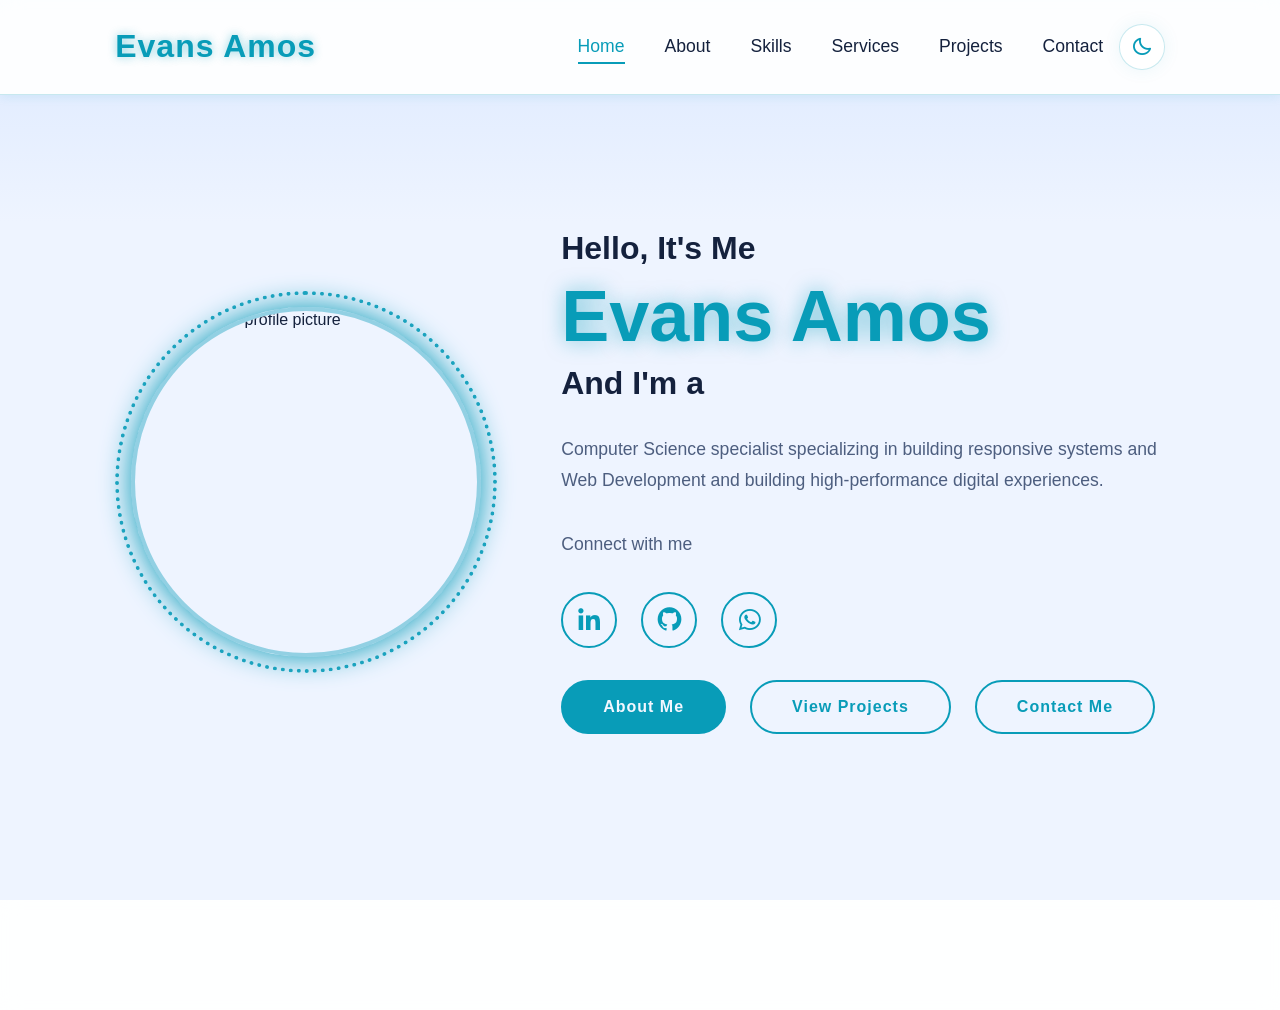
==== commit d2f8036e: "Modificatin" ====
--- a/index.html
+++ b/index.html
@@ -29,7 +29,7 @@
                     <li><a href="skills.html" class="nav-link">Skills</a></li>
                     <li><a href="services.html" class="nav-link">Services</a></li>
                     <li><a href="projects.html" class="nav-link">Projects</a></li>
-                    <li><a href="#contact" class="nav-link">Contact</a></li>
+                    <li><a href="contact.html" class="nav-link">Contact</a></li>
                 </ul>
             </nav>
             <button type="button" class="theme-switcher theme-toggle" aria-label="Toggle color theme" title="Toggle color theme">
@@ -57,68 +57,12 @@
                 <div class="btn-group">
                     <a href="about.html" class="btn">About Me</a>
                     <a href="projects.html" class="btn btn-outline">View Projects</a>
-                    <a href="#contact" class="btn btn-outline">Contact Me</a>
+                    <a href="contact.html" class="btn btn-outline">Contact Me</a>
                 </div>
             </div>
 
             <div class="home-img">
                 <img src="Images/About Image.jpg" alt="Evans Amos profile picture" class="profile-img" loading="eager">
-            </div>
-        </section>
-
-        <section class="contact-section reveal" id="contact" aria-labelledby="contact-heading">
-            <div class="contact-header">
-                <span class="section-kicker">Contact</span>
-                <h2 class="heading" id="contact-heading">Let's Work Together</h2>
-                <p>
-                    Have a website idea, cybersecurity concern, or tech support request? Reach out directly and I will
-                    get back to you with a clear next step.
-                </p>
-            </div>
-
-            <div class="contact-grid">
-                <div class="contact-info">
-                    <span class="availability-badge">
-                        <i class="bx bx-check-circle" aria-hidden="true"></i>
-                        Available for freelance work
-                    </span>
-                    <h3>Reliable help for websites, systems, and digital safety.</h3>
-                    <p>
-                        Share what you need, your timeline, and the best way to reach you. Email is best for detailed
-                        requests, and WhatsApp is fastest for urgent messages.
-                    </p>
-
-                    <div class="contact-methods" aria-label="Contact methods">
-                        <a class="contact-card" href="mailto:evansamos702@gmail.com">
-                            <i class="bx bx-envelope" aria-hidden="true"></i>
-                            <span>
-                                <strong>Email</strong>
-                                <small>evansamos702@gmail.com</small>
-                            </span>
-                        </a>
-                        <a class="contact-card" href="https://wa.me/254708471884?text=Hi%20Evans%2C%20I%20would%20like%20to%20discuss%20a%20project." target="_blank" rel="noopener noreferrer">
-                            <i class="bx bxl-whatsapp" aria-hidden="true"></i>
-                            <span>
-                                <strong>WhatsApp</strong>
-                                <small>Fast project messages</small>
-                            </span>
-                        </a>
-                        <a class="contact-card" href="https://www.linkedin.com/in/evans-amos-067872370" target="_blank" rel="noopener noreferrer">
-                            <i class="bx bxl-linkedin" aria-hidden="true"></i>
-                            <span>
-                                <strong>LinkedIn</strong>
-                                <small>Professional profile</small>
-                            </span>
-                        </a>
-                        <a class="contact-card" href="https://github.com/evansamos254" target="_blank" rel="noopener noreferrer">
-                            <i class="bx bxl-github" aria-hidden="true"></i>
-                            <span>
-                                <strong>GitHub</strong>
-                                <small>View my code</small>
-                            </span>
-                        </a>
-                    </div>
-                </div>
             </div>
         </section>
 
--- a/style.css
+++ b/style.css
@@ -934,7 +934,7 @@
     font-size: 1.25rem;
 }
 
-.contact-info h3 {
+.contact-info h2 {
     font-size: 2.1rem;
     line-height: 1.25;
     color: var(--text-color);
@@ -1204,7 +1204,7 @@
         margin-bottom: 2.5rem;
     }
 
-    .contact-info h3 {
+    .contact-info h2 {
         font-size: 1.8rem;
     }
 }
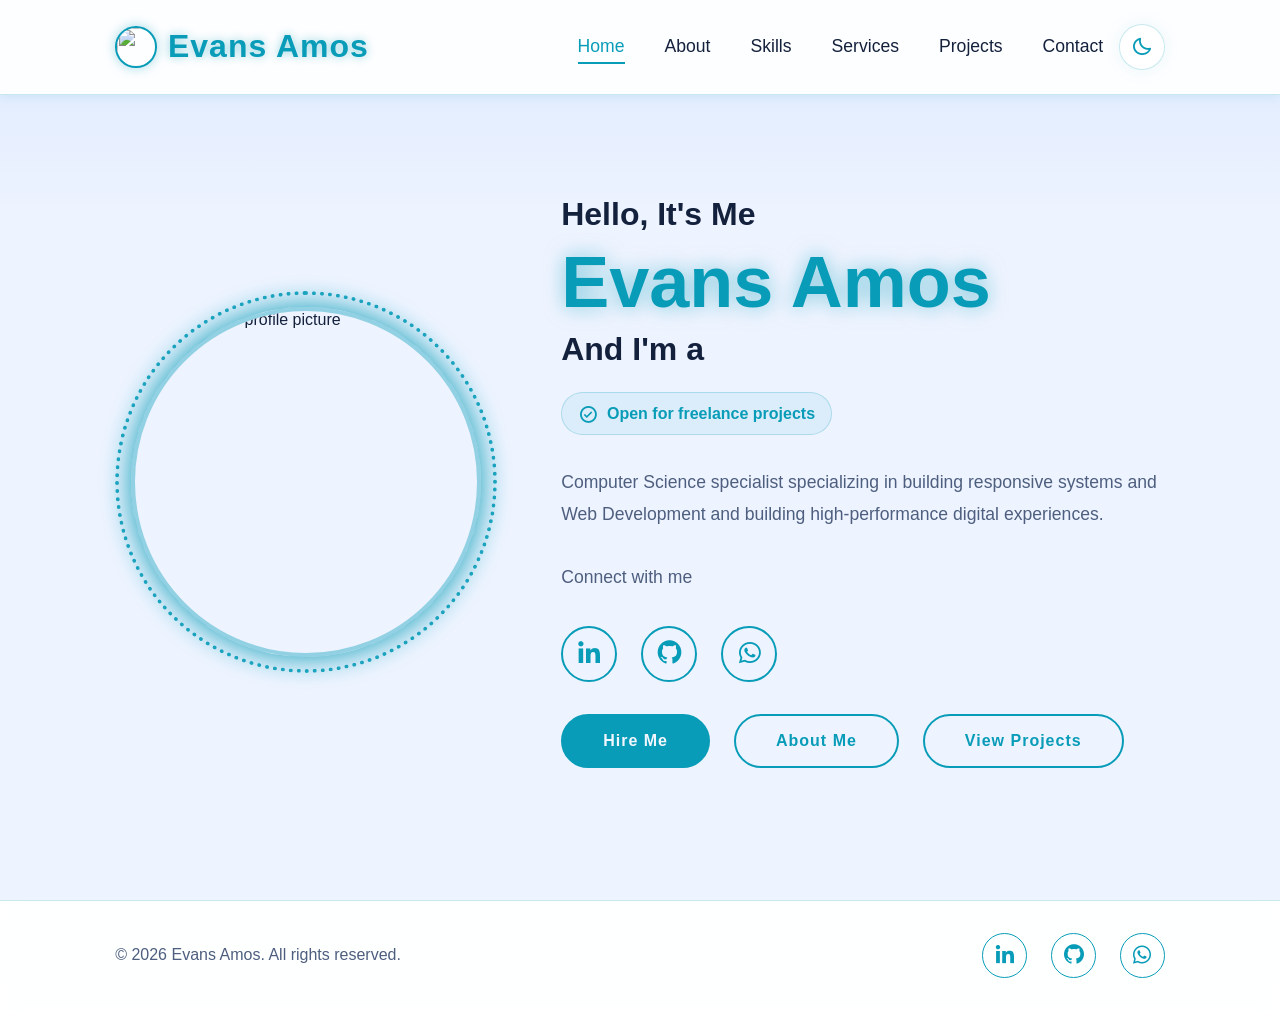
==== commit 9a3acd6d: "adding of projects" ====
--- a/index.html
+++ b/index.html
@@ -21,7 +21,10 @@
     </head>
     <body>
         <header>
-            <div class="logo">Evans Amos</div>
+            <div class="logo">
+                <img src="Images/About Image.jpg" alt="" class="logo-image">
+                <span>Evans Amos</span>
+            </div>
             <nav class="nav">
                 <ul>
                     <li><a href="index.html" class="nav-link active">Home</a></li>
@@ -47,6 +50,10 @@
                 <h3>Hello, It's Me</h3>
                 <h1>Evans Amos</h1>
                 <h3>And I'm a<span class="typing-text"></span></h3>
+                <span class="availability-badge home-availability">
+                    <i class="bx bx-check-circle" aria-hidden="true"></i>
+                    Open for freelance projects
+                </span>
                 <p>Computer Science specialist specializing in building responsive systems and Web Development and building high-performance digital experiences.</p>
                  <p>Connect with me</p>
                 <div class="social-icons">
@@ -55,9 +62,9 @@
                     <a href="https://wa.me/254708471884?text=Hi%20Evans%2C%20I%20would%20like%20to%20discuss%20a%20project." target="_blank" rel="noopener noreferrer" title="WhatsApp"><i class="bx bxl-whatsapp"></i></a>
                 </div>
                 <div class="btn-group">
-                    <a href="about.html" class="btn">About Me</a>
+                    <a href="contact.html" class="btn">Hire Me</a>
+                    <a href="about.html" class="btn btn-outline">About Me</a>
                     <a href="projects.html" class="btn btn-outline">View Projects</a>
-                    <a href="contact.html" class="btn btn-outline">Contact Me</a>
                 </div>
             </div>
 
--- a/style.css
+++ b/style.css
@@ -103,11 +103,23 @@
 }
 
 .logo {
+    display: flex;
+    align-items: center;
+    gap: 0.7rem;
     font-size: 2rem;
     color: var(--main-color);
     font-weight: 700;
     letter-spacing: 1px;
     text-shadow: 0 0 10px rgba(var(--main-rgb), 0.45);
+}
+
+.logo-image {
+    width: 2.6rem;
+    height: 2.6rem;
+    border: 2px solid var(--main-color);
+    border-radius: 50%;
+    object-fit: cover;
+    box-shadow: 0 0 12px rgba(var(--main-rgb), 0.35);
 }
 
 .nav {
@@ -934,6 +946,10 @@
     font-size: 1.25rem;
 }
 
+.home-availability {
+    margin-top: 1rem;
+}
+
 .contact-info h2 {
     font-size: 2.1rem;
     line-height: 1.25;
@@ -1077,6 +1093,11 @@
 
     .home-content {
         text-align: center;
+    }
+
+    .home-availability {
+        margin-left: auto;
+        margin-right: auto;
     }
 
     .home-content h1 {
@@ -1210,6 +1231,16 @@
 }
 
 @media (max-width: 480px) {
+    .logo {
+        gap: 0.5rem;
+        font-size: 1.45rem;
+    }
+
+    .logo-image {
+        width: 2.25rem;
+        height: 2.25rem;
+    }
+
     .home-content h1 {
         font-size: 2.5rem;
     }
